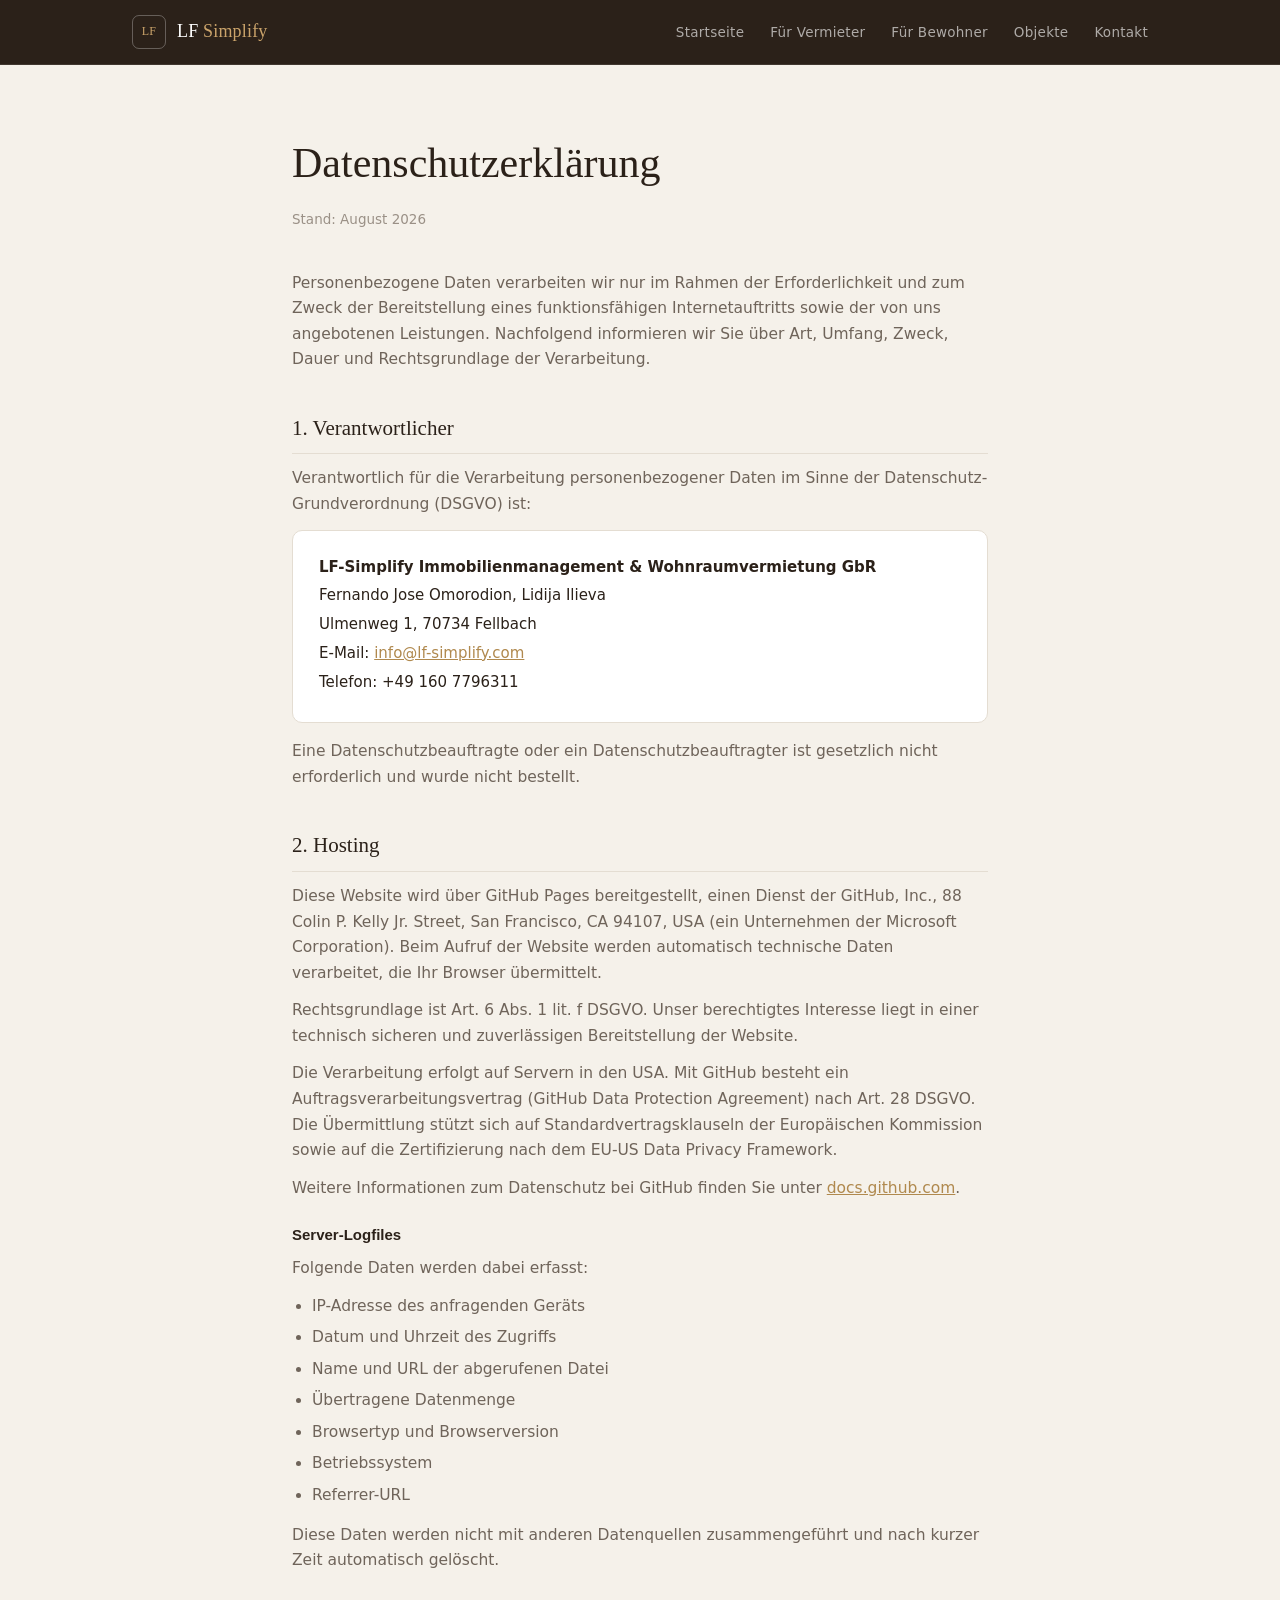
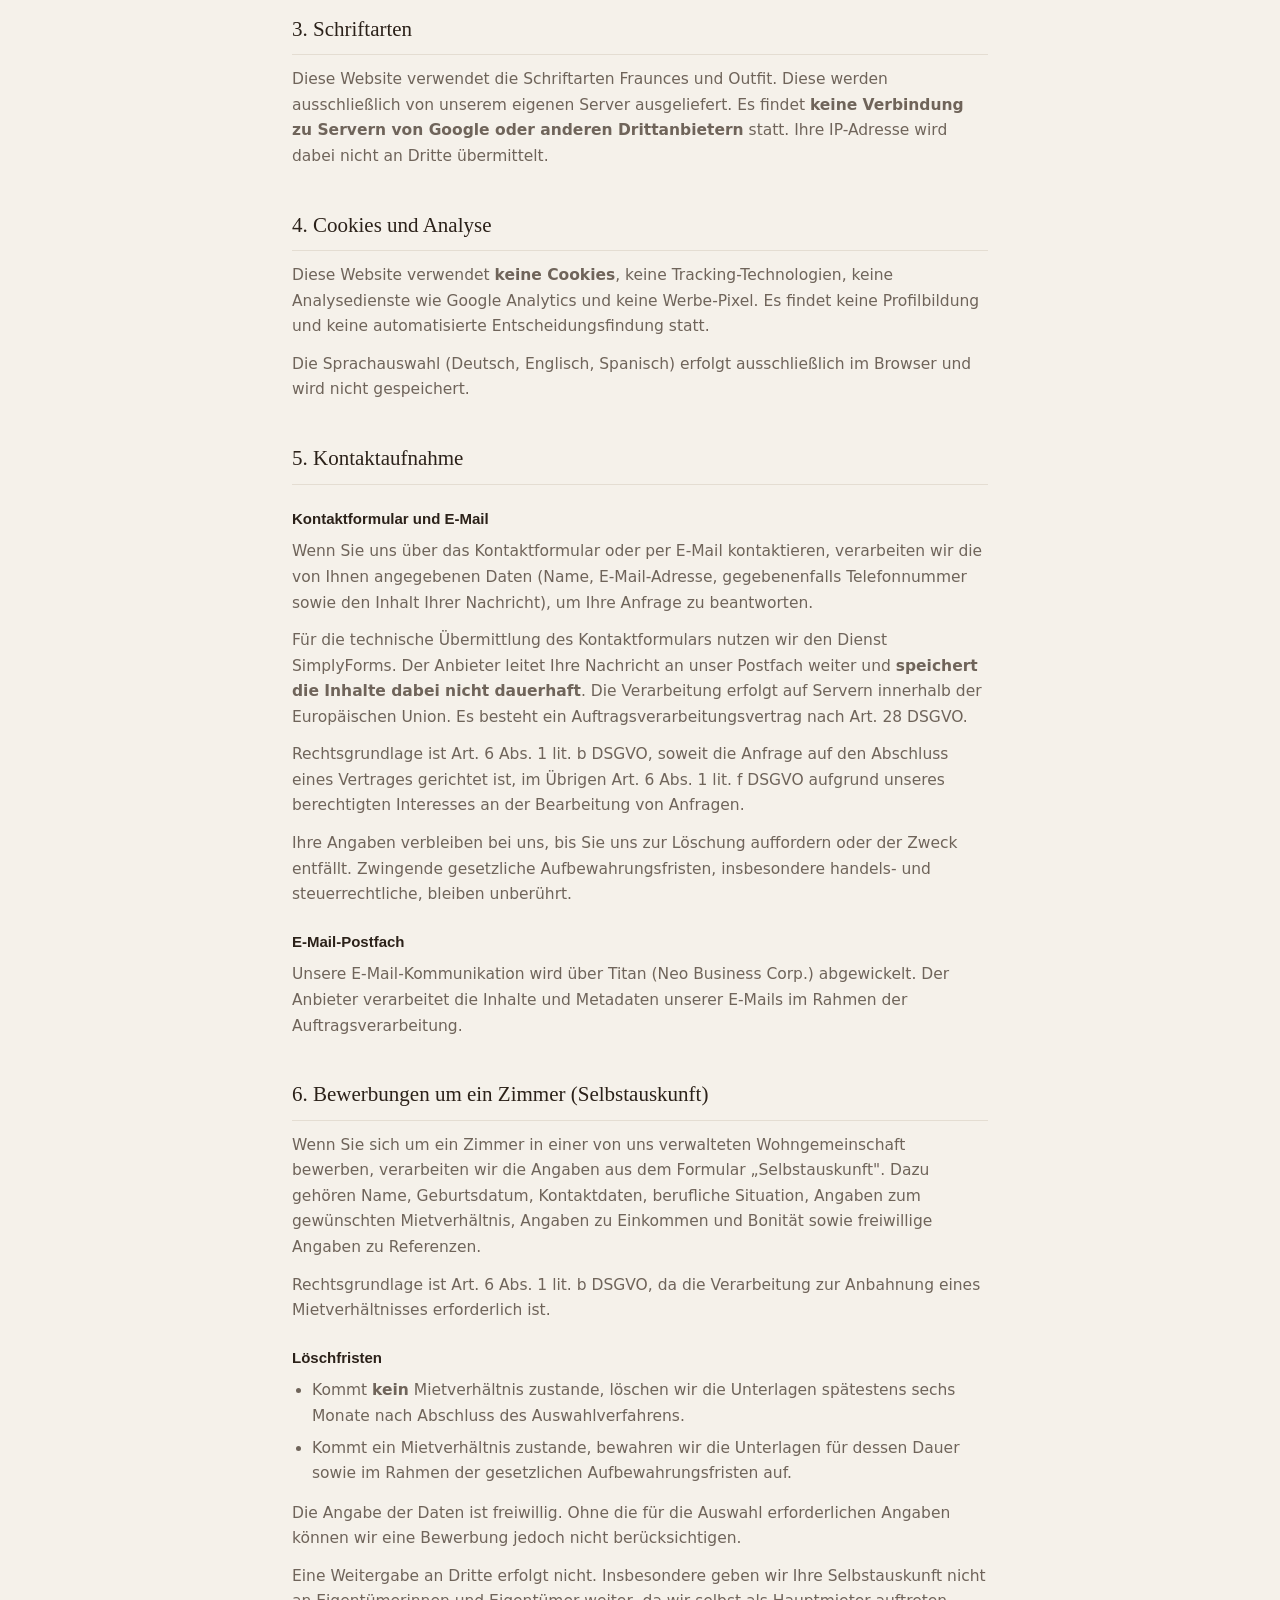
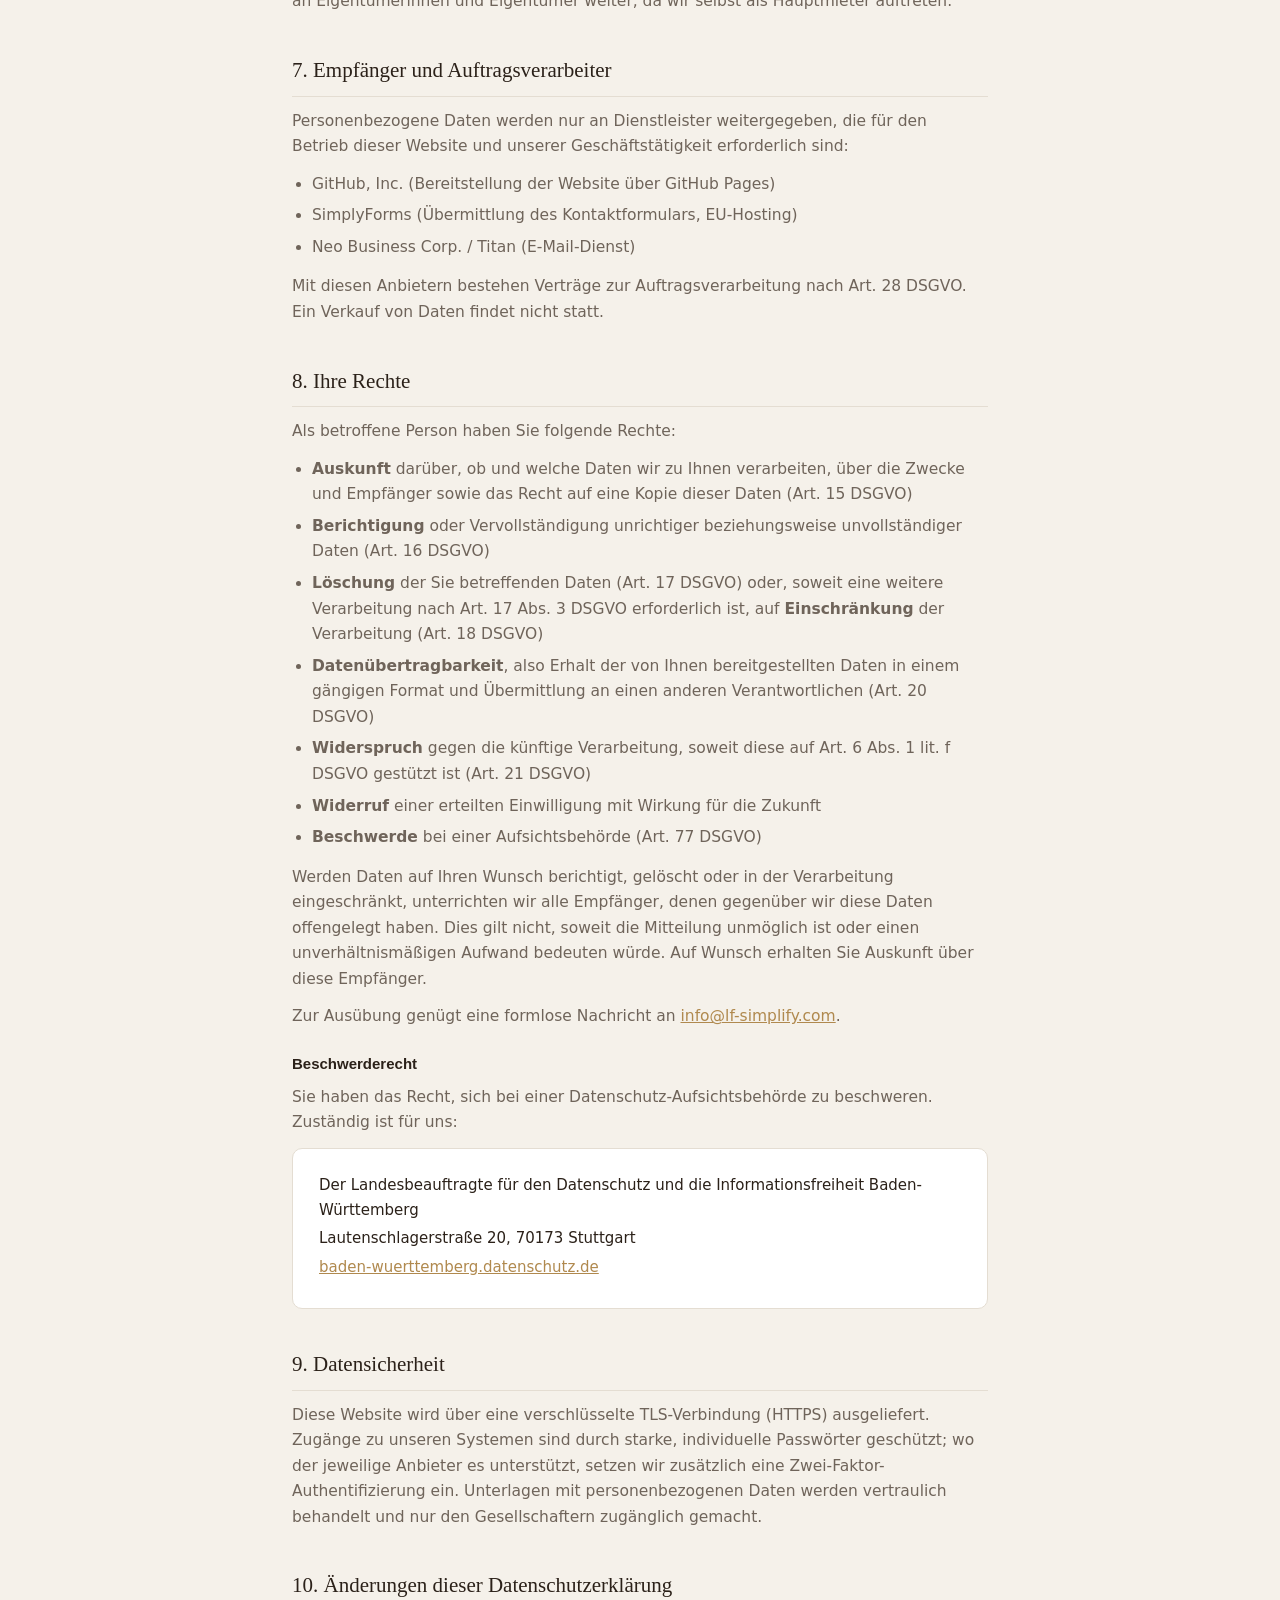
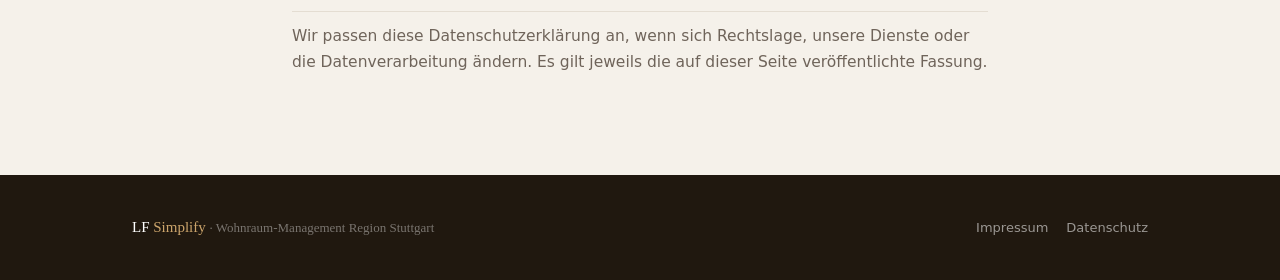
==== datenschutz.html @ 2590fa64 "Add files via upload" ====
<!DOCTYPE html>
<html lang="de">
<head>
<meta charset="UTF-8">
<meta name="viewport" content="width=device-width, initial-scale=1.0">
<title>Datenschutzerklärung — LF Simplify</title>
<meta name="description" content="Informationen zur Verarbeitung personenbezogener Daten bei LF Simplify.">
<meta name="robots" content="noindex">
<link rel="stylesheet" href="styles.css">
</head>
<body>

<header class="nav">
  <div class="nav-inner">
    <a class="brand" href="index.html">
      <span class="brand-mark">LF</span>
      <span class="brand-name">LF <span>Simplify</span></span>
    </a>
    <button class="nav-toggle" id="navToggle" aria-label="Menü"><span></span><span></span><span></span></button>
    <nav class="nav-links" id="navLinks">
      <a href="index.html">Startseite</a>
      <a href="vermieter.html">Für Vermieter</a>
      <a href="mieter.html">Für Bewohner</a>
      <a href="objekte.html">Objekte</a>
      <a href="index.html#kontakt">Kontakt</a>
    </nav>
  </div>
</header>

<main class="legal">
  <h1>Datenschutzerklärung</h1>
  <div class="updated">Stand: August 2026</div>

  <p>Personenbezogene Daten verarbeiten wir nur im Rahmen der Erforderlichkeit und zum Zweck der
     Bereitstellung eines funktionsfähigen Internetauftritts sowie der von uns angebotenen
     Leistungen. Nachfolgend informieren wir Sie über Art, Umfang, Zweck, Dauer und Rechtsgrundlage
     der Verarbeitung.</p>

  <h2>1. Verantwortlicher</h2>
  <p>Verantwortlich für die Verarbeitung personenbezogener Daten im Sinne der
     Datenschutz-Grundverordnung (DSGVO) ist:</p>
  <div class="block">
    <p><strong>LF-Simplify Immobilienmanagement &amp; Wohnraumvermietung GbR</strong></p>
    <p>Fernando Jose Omorodion, Lidija Ilieva</p>
    <p>Ulmenweg 1, 70734 Fellbach</p>
    <p>E-Mail: <a href="mailto:info@lf-simplify.com">info@lf-simplify.com</a></p>
    <p>Telefon: +49 160 7796311</p>
  </div>
  <p>Eine Datenschutzbeauftragte oder ein Datenschutzbeauftragter ist gesetzlich nicht erforderlich
     und wurde nicht bestellt.</p>

  <h2>2. Hosting</h2>
  <p>Diese Website wird über GitHub Pages bereitgestellt, einen Dienst der GitHub, Inc.,
     88 Colin P. Kelly Jr. Street, San Francisco, CA 94107, USA (ein Unternehmen der
     Microsoft Corporation). Beim Aufruf der Website werden automatisch technische Daten
     verarbeitet, die Ihr Browser übermittelt.</p>
  <p>Rechtsgrundlage ist Art. 6 Abs. 1 lit. f DSGVO. Unser berechtigtes Interesse liegt in einer
     technisch sicheren und zuverlässigen Bereitstellung der Website.</p>
  <p>Die Verarbeitung erfolgt auf Servern in den USA. Mit GitHub besteht ein
     Auftragsverarbeitungsvertrag (GitHub Data Protection Agreement) nach Art. 28 DSGVO. Die
     Übermittlung stützt sich auf Standardvertragsklauseln der Europäischen Kommission sowie auf
     die Zertifizierung nach dem EU-US Data Privacy Framework.</p>
  <p>Weitere Informationen zum Datenschutz bei GitHub finden Sie unter
     <a href="https://docs.github.com/site-policy/privacy-policies/github-general-privacy-statement" target="_blank" rel="noopener">docs.github.com</a>.</p>

  <h3>Server-Logfiles</h3>
  <p>Folgende Daten werden dabei erfasst:</p>
  <ul>
    <li>IP-Adresse des anfragenden Geräts</li>
    <li>Datum und Uhrzeit des Zugriffs</li>
    <li>Name und URL der abgerufenen Datei</li>
    <li>Übertragene Datenmenge</li>
    <li>Browsertyp und Browserversion</li>
    <li>Betriebssystem</li>
    <li>Referrer-URL</li>
  </ul>
  <p>Diese Daten werden nicht mit anderen Datenquellen zusammengeführt und nach kurzer Zeit
     automatisch gelöscht.</p>

  <h2>3. Schriftarten</h2>
  <p>Diese Website verwendet die Schriftarten Fraunces und Outfit. Diese werden ausschließlich von
     unserem eigenen Server ausgeliefert. Es findet <strong>keine Verbindung zu Servern von Google
     oder anderen Drittanbietern</strong> statt. Ihre IP-Adresse wird dabei nicht an Dritte
     übermittelt.</p>

  <h2>4. Cookies und Analyse</h2>
  <p>Diese Website verwendet <strong>keine Cookies</strong>, keine Tracking-Technologien, keine
     Analysedienste wie Google Analytics und keine Werbe-Pixel. Es findet keine Profilbildung und
     keine automatisierte Entscheidungsfindung statt.</p>
  <p>Die Sprachauswahl (Deutsch, Englisch, Spanisch) erfolgt ausschließlich im Browser und wird
     nicht gespeichert.</p>

  <h2>5. Kontaktaufnahme</h2>
  <h3>Kontaktformular und E-Mail</h3>
  <p>Wenn Sie uns über das Kontaktformular oder per E-Mail kontaktieren, verarbeiten wir die von
     Ihnen angegebenen Daten (Name, E-Mail-Adresse, gegebenenfalls Telefonnummer sowie den Inhalt
     Ihrer Nachricht), um Ihre Anfrage zu beantworten.</p>
  <p>Für die technische Übermittlung des Kontaktformulars nutzen wir den Dienst SimplyForms. Der
     Anbieter leitet Ihre Nachricht an unser Postfach weiter und <strong>speichert die Inhalte
     dabei nicht dauerhaft</strong>. Die Verarbeitung erfolgt auf Servern innerhalb der
     Europäischen Union. Es besteht ein Auftragsverarbeitungsvertrag nach Art. 28 DSGVO.</p>
  <p>Rechtsgrundlage ist Art. 6 Abs. 1 lit. b DSGVO, soweit die Anfrage auf den Abschluss eines
     Vertrages gerichtet ist, im Übrigen Art. 6 Abs. 1 lit. f DSGVO aufgrund unseres berechtigten
     Interesses an der Bearbeitung von Anfragen.</p>
  <p>Ihre Angaben verbleiben bei uns, bis Sie uns zur Löschung auffordern oder der Zweck entfällt.
     Zwingende gesetzliche Aufbewahrungsfristen, insbesondere handels- und steuerrechtliche,
     bleiben unberührt.</p>

  <h3>E-Mail-Postfach</h3>
  <p>Unsere E-Mail-Kommunikation wird über Titan (Neo Business Corp.) abgewickelt. Der Anbieter
     verarbeitet die Inhalte und Metadaten unserer E-Mails im Rahmen der Auftragsverarbeitung.</p>

  <h2>6. Bewerbungen um ein Zimmer (Selbstauskunft)</h2>
  <p>Wenn Sie sich um ein Zimmer in einer von uns verwalteten Wohngemeinschaft bewerben,
     verarbeiten wir die Angaben aus dem Formular „Selbstauskunft". Dazu gehören Name,
     Geburtsdatum, Kontaktdaten, berufliche Situation, Angaben zum gewünschten Mietverhältnis,
     Angaben zu Einkommen und Bonität sowie freiwillige Angaben zu Referenzen.</p>
  <p>Rechtsgrundlage ist Art. 6 Abs. 1 lit. b DSGVO, da die Verarbeitung zur Anbahnung eines
     Mietverhältnisses erforderlich ist.</p>

  <h3>Löschfristen</h3>
  <ul>
    <li>Kommt <strong>kein</strong> Mietverhältnis zustande, löschen wir die Unterlagen spätestens
        sechs Monate nach Abschluss des Auswahlverfahrens.</li>
    <li>Kommt ein Mietverhältnis zustande, bewahren wir die Unterlagen für dessen Dauer sowie im
        Rahmen der gesetzlichen Aufbewahrungsfristen auf.</li>
  </ul>
  <p>Die Angabe der Daten ist freiwillig. Ohne die für die Auswahl erforderlichen Angaben können wir
     eine Bewerbung jedoch nicht berücksichtigen.</p>
  <p>Eine Weitergabe an Dritte erfolgt nicht. Insbesondere geben wir Ihre Selbstauskunft nicht an
     Eigentümerinnen und Eigentümer weiter, da wir selbst als Hauptmieter auftreten.</p>

  <h2>7. Empfänger und Auftragsverarbeiter</h2>
  <p>Personenbezogene Daten werden nur an Dienstleister weitergegeben, die für den Betrieb dieser
     Website und unserer Geschäftstätigkeit erforderlich sind:</p>
  <ul>
    <li>GitHub, Inc. (Bereitstellung der Website über GitHub Pages)</li>
    <li>SimplyForms (Übermittlung des Kontaktformulars, EU-Hosting)</li>
    <li>Neo Business Corp. / Titan (E-Mail-Dienst)</li>
  </ul>
  <p>Mit diesen Anbietern bestehen Verträge zur Auftragsverarbeitung nach Art. 28 DSGVO.
     Ein Verkauf von Daten findet nicht statt.</p>

  <h2>8. Ihre Rechte</h2>
  <p>Als betroffene Person haben Sie folgende Rechte:</p>
  <ul>
    <li><strong>Auskunft</strong> darüber, ob und welche Daten wir zu Ihnen verarbeiten, über die
        Zwecke und Empfänger sowie das Recht auf eine Kopie dieser Daten (Art. 15 DSGVO)</li>
    <li><strong>Berichtigung</strong> oder Vervollständigung unrichtiger beziehungsweise
        unvollständiger Daten (Art. 16 DSGVO)</li>
    <li><strong>Löschung</strong> der Sie betreffenden Daten (Art. 17 DSGVO) oder, soweit eine
        weitere Verarbeitung nach Art. 17 Abs. 3 DSGVO erforderlich ist, auf
        <strong>Einschränkung</strong> der Verarbeitung (Art. 18 DSGVO)</li>
    <li><strong>Datenübertragbarkeit</strong>, also Erhalt der von Ihnen bereitgestellten Daten in
        einem gängigen Format und Übermittlung an einen anderen Verantwortlichen (Art. 20 DSGVO)</li>
    <li><strong>Widerspruch</strong> gegen die künftige Verarbeitung, soweit diese auf Art. 6 Abs. 1
        lit. f DSGVO gestützt ist (Art. 21 DSGVO)</li>
    <li><strong>Widerruf</strong> einer erteilten Einwilligung mit Wirkung für die Zukunft</li>
    <li><strong>Beschwerde</strong> bei einer Aufsichtsbehörde (Art. 77 DSGVO)</li>
  </ul>
  <p>Werden Daten auf Ihren Wunsch berichtigt, gelöscht oder in der Verarbeitung eingeschränkt,
     unterrichten wir alle Empfänger, denen gegenüber wir diese Daten offengelegt haben. Dies gilt
     nicht, soweit die Mitteilung unmöglich ist oder einen unverhältnismäßigen Aufwand bedeuten
     würde. Auf Wunsch erhalten Sie Auskunft über diese Empfänger.</p>
  <p>Zur Ausübung genügt eine formlose Nachricht an
     <a href="mailto:info@lf-simplify.com">info@lf-simplify.com</a>.</p>

  <h3>Beschwerderecht</h3>
  <p>Sie haben das Recht, sich bei einer Datenschutz-Aufsichtsbehörde zu beschweren. Zuständig ist
     für uns:</p>
  <div class="block">
    <p>Der Landesbeauftragte für den Datenschutz und die Informationsfreiheit Baden-Württemberg</p>
    <p>Lautenschlagerstraße 20, 70173 Stuttgart</p>
    <p><a href="https://www.baden-wuerttemberg.datenschutz.de" target="_blank" rel="noopener">baden-wuerttemberg.datenschutz.de</a></p>
  </div>

  <h2>9. Datensicherheit</h2>
  <p>Diese Website wird über eine verschlüsselte TLS-Verbindung (HTTPS) ausgeliefert. Zugänge zu
     unseren Systemen sind durch starke, individuelle Passwörter geschützt; wo der jeweilige
     Anbieter es unterstützt, setzen wir zusätzlich eine Zwei-Faktor-Authentifizierung ein.
     Unterlagen mit personenbezogenen Daten werden vertraulich behandelt und nur den
     Gesellschaftern zugänglich gemacht.</p>

  <h2>10. Änderungen dieser Datenschutzerklärung</h2>
  <p>Wir passen diese Datenschutzerklärung an, wenn sich Rechtslage, unsere Dienste oder die
     Datenverarbeitung ändern. Es gilt jeweils die auf dieser Seite veröffentlichte Fassung.</p>
</main>

<footer class="footer">
  <div class="footer-inner">
    <div class="footer-brand">LF <span>Simplify</span> <small style="color:rgba(255,255,255,.4)">· Wohnraum-Management Region Stuttgart</small></div>
    <div class="footer-links">
      <a href="impressum.html">Impressum</a>
      <a href="datenschutz.html">Datenschutz</a>
    </div>
  </div>
</footer>

<script>
document.getElementById('navToggle').addEventListener('click',()=>{
  document.getElementById('navLinks').classList.toggle('open');
});
</script>
</body>
</html>
---- styles.css ----
/* ============================================================
   LF SIMPLIFY — shared design system
   Palette & type taken from the Wohnkonzept concept deck.
   This one file styles every page. Edit here once, changes
   apply everywhere it's linked with <link href="styles.css">.
   ============================================================ */

/* --- Schriften lokal eingebunden (kein Google-CDN, DSGVO-konform) --- */
@font-face{
  font-family:'Fraunces';
  src:url('fonts/Fraunces.woff2') format('woff2');
  font-weight:300 700;
  font-style:normal;
  font-display:swap;
}
@font-face{
  font-family:'Fraunces';
  src:url('fonts/Fraunces-Italic.woff2') format('woff2');
  font-weight:300 700;
  font-style:italic;
  font-display:swap;
}
@font-face{
  font-family:'Outfit';
  src:url('fonts/Outfit.woff2') format('woff2');
  font-weight:300 700;
  font-style:normal;
  font-display:swap;
}

:root{
  /* --- brand palette (from the deck) --- */
  --espresso:   #2b2119;   /* deep warm brown — dark sections */
  --espresso-2: #362a20;   /* grid squares / cards on dark */
  --espresso-3: #40331f;   /* hover on dark */
  --gold:       #b0894e;   /* primary accent */
  --gold-2:     #cBA46b;   /* lighter gold — text on dark */
  --gold-soft:  #e8dcc4;   /* faint gold wash */
  --cream:      #f5f1ea;   /* main light background */
  --cream-2:    #efe8db;   /* alt light band */
  --white:      #ffffff;
  --ink:        #2b2119;   /* dark text on light */
  --muted:      #6f645a;   /* secondary body text */
  --muted-2:    #9a9086;   /* captions */
  --line:       #e4ddd2;   /* hairlines / card borders */
  --line-dark:  rgba(255,255,255,0.10);

  --wrap: 1080px;
  --radius: 10px;
  --shadow: 0 18px 40px -24px rgba(43,33,25,0.28);
  --shadow-hover: 0 26px 55px -22px rgba(43,33,25,0.40);
}

*,*::before,*::after{box-sizing:border-box;margin:0;padding:0}

html{scroll-behavior:smooth}

body{
  font-family:'Outfit',system-ui,sans-serif;
  background:var(--cream);
  color:var(--ink);
  line-height:1.65;
  overflow-x:hidden;
  -webkit-font-smoothing:antialiased;
}

a{text-decoration:none;color:inherit}
img{max-width:100%;display:block}

/* ---------- shared bits ---------- */
.wrap{max-width:var(--wrap);margin:0 auto;padding:0 32px}

.eyebrow{
  font-size:11px;font-weight:600;letter-spacing:0.18em;text-transform:uppercase;
  color:var(--gold);display:inline-flex;align-items:center;gap:12px;
}
.eyebrow::before{content:'';width:26px;height:1px;background:var(--gold);opacity:0.7}
.eyebrow.center{justify-content:center}

.h-serif{font-family:'Fraunces',Georgia,serif;font-weight:400;letter-spacing:-0.01em;line-height:1.12}
.h-serif em{font-style:italic;color:var(--gold)}

.section{padding:96px 0}
.section-head{max-width:620px;margin-bottom:52px}
.section-head.center{margin-left:auto;margin-right:auto;text-align:center}
.section-title{font-family:'Fraunces',serif;font-weight:400;font-size:clamp(28px,3.6vw,42px);line-height:1.14;margin:18px 0 14px}
.section-sub{color:var(--muted);font-size:16.5px;font-weight:300}

/* ---------- buttons ---------- */
.btn{
  display:inline-flex;align-items:center;gap:9px;cursor:pointer;
  font-family:'Outfit',sans-serif;font-size:14.5px;font-weight:500;letter-spacing:0.01em;
  padding:13px 26px;border-radius:6px;border:1px solid transparent;
  transition:transform .18s ease, background .2s ease, box-shadow .2s ease, color .2s ease;
}
.btn .arw{transition:transform .2s ease}
.btn:hover .arw{transform:translateX(4px)}
.btn-gold{background:var(--gold);color:#fff}
.btn-gold:hover{background:#9c763f;transform:translateY(-1px);box-shadow:0 10px 22px -12px rgba(176,137,78,.8)}
.btn-light{background:#fff;color:var(--espresso)}
.btn-light:hover{background:var(--cream);transform:translateY(-1px)}
.btn-outline{background:transparent;color:var(--espresso);border-color:var(--line)}
.btn-outline:hover{border-color:var(--gold);color:var(--gold)}

/* ---------- nav ---------- */
.nav{
  position:sticky;top:0;z-index:50;background:var(--espresso);
  border-bottom:1px solid var(--line-dark);
}
.nav-inner{
  max-width:var(--wrap);margin:0 auto;padding:0 32px;height:64px;
  display:flex;align-items:center;justify-content:space-between;
}
.brand{display:flex;align-items:center;gap:11px;color:#fff}
.brand-mark{
  width:34px;height:34px;border:1.5px solid rgba(255,255,255,.28);border-radius:7px;
  display:flex;align-items:center;justify-content:center;
  font-family:'Fraunces',serif;font-size:12px;color:var(--gold-2);letter-spacing:.02em;
}
.brand-name{font-family:'Fraunces',serif;font-size:18px;font-weight:400;letter-spacing:.01em}
.brand-name span{color:var(--gold-2)}

.nav-links{display:flex;align-items:center;gap:26px}
.nav-links a{
  color:rgba(255,255,255,.62);font-size:13.5px;font-weight:300;letter-spacing:.02em;
  transition:color .2s;position:relative;padding:4px 0;
}
.nav-links a:hover,.nav-links a.current{color:#fff}
.nav-links a.current::after{
  content:'';position:absolute;left:0;right:0;bottom:-2px;height:1.5px;background:var(--gold);
}
.nav-sep{width:1px;height:18px;background:var(--line-dark)}

.langs{display:flex;align-items:center;gap:4px}
.lang{
  background:none;border:1px solid transparent;cursor:pointer;
  color:rgba(255,255,255,.5);font-family:'Outfit',sans-serif;
  font-size:12px;font-weight:500;letter-spacing:.04em;
  padding:4px 8px;border-radius:5px;transition:all .15s;
}
.lang:hover{color:#fff}
.lang.act{color:var(--espresso);background:var(--gold-2)}

.nav-toggle{display:none;background:none;border:none;cursor:pointer;padding:8px;flex-direction:column;gap:5px}
.nav-toggle span{width:22px;height:2px;background:#fff;border-radius:2px;transition:.25s}

/* ---------- hero ---------- */
.hero{background:var(--espresso);color:#fff;position:relative;overflow:hidden}
.hero-inner{
  max-width:var(--wrap);margin:0 auto;padding:104px 32px 96px;
  display:grid;grid-template-columns:1.15fr .85fr;gap:64px;align-items:center;
}
.hero-eye{color:rgba(255,255,255,.45)}
.hero-eye::before{background:rgba(255,255,255,.35)}
.hero h1{font-size:clamp(38px,5.4vw,60px);color:#fff;margin:22px 0 24px}
.hero-p{color:rgba(255,255,255,.62);font-size:16.5px;font-weight:300;max-width:420px;margin-bottom:34px}
.hero-actions{display:flex;flex-wrap:wrap;gap:14px}

/* signature: the grid-of-squares motif from the deck cover */
.grid-motif{display:grid;grid-template-columns:repeat(4,1fr);gap:14px;max-width:300px;margin-left:auto}
.grid-motif i{
  aspect-ratio:1;background:var(--espresso-2);border-radius:5px;
  opacity:0;transform:scale(.85);
  animation:tileIn .5s ease forwards;
}
.grid-motif i.on{background:var(--gold);opacity:1}
@keyframes tileIn{to{opacity:1;transform:scale(1)}}

/* ---------- generic card ---------- */
.card{
  background:var(--white);border:1px solid var(--line);border-radius:var(--radius);
  padding:34px 32px;box-shadow:var(--shadow);
}
.icon-badge{
  width:52px;height:52px;border-radius:50%;background:var(--gold);
  display:flex;align-items:center;justify-content:center;margin-bottom:22px;
  color:#fff;
}
.icon-badge svg{width:24px;height:24px}
.card h3{font-family:'Fraunces',serif;font-weight:500;font-size:20px;margin-bottom:10px}
.card p{color:var(--muted);font-size:15px;font-weight:300}

/* ---------- fork (the two audience cards) ---------- */
.fork{display:grid;grid-template-columns:1fr 1fr;gap:26px}
.fork-card{
  position:relative;overflow:hidden;
  background:var(--white);border:1px solid var(--line);border-radius:14px;
  padding:44px 40px 40px;box-shadow:var(--shadow);
  transition:transform .25s ease, box-shadow .25s ease, border-color .25s;
  display:flex;flex-direction:column;
}
.fork-card:hover{transform:translateY(-4px);box-shadow:var(--shadow-hover);border-color:var(--gold)}
.fork-card::before{
  content:'';position:absolute;top:0;left:0;right:0;height:4px;
  background:var(--gold);transform:scaleX(0);transform-origin:left;transition:transform .3s ease;
}
.fork-card:hover::before{transform:scaleX(1)}
.fork-label{font-size:11px;font-weight:600;letter-spacing:.16em;text-transform:uppercase;color:var(--gold)}
.fork-card h3{font-family:'Fraunces',serif;font-weight:400;font-size:26px;margin:14px 0 12px}
.fork-card p{color:var(--muted);font-size:15.5px;font-weight:300;margin-bottom:26px;flex:1}
.fork-link{display:inline-flex;align-items:center;gap:8px;color:var(--espresso);font-weight:500;font-size:15px}
.fork-link .arw{transition:transform .2s}
.fork-card:hover .fork-link{color:var(--gold)}
.fork-card:hover .fork-link .arw{transform:translateX(4px)}

/* ---------- stat band ---------- */
.stats{display:grid;grid-template-columns:repeat(3,1fr);gap:1px;background:var(--line);border:1px solid var(--line);border-radius:12px;overflow:hidden}
.stat{background:var(--cream);padding:38px 30px;text-align:center}
.stat-num{font-family:'Fraunces',serif;font-weight:400;font-size:40px;color:var(--gold);line-height:1}
.stat-label{font-weight:500;font-size:15px;margin:12px 0 4px}
.stat-note{color:var(--muted);font-size:13.5px;font-weight:300}

/* ---------- contact ---------- */
.contact{background:var(--espresso);color:#fff}
.contact .eyebrow{color:var(--gold-2)}
.contact .eyebrow::before{background:var(--gold-2)}
.contact-grid{display:grid;grid-template-columns:1fr 1fr;gap:60px;align-items:start}
.contact h2{font-family:'Fraunces',serif;font-weight:400;font-size:clamp(28px,3.4vw,40px);color:#fff;margin:16px 0 12px}
.contact-sub{color:rgba(255,255,255,.6);font-weight:300;margin-bottom:38px;max-width:400px}
.cinfo{display:flex;gap:16px;margin-bottom:26px;align-items:flex-start}
.cinfo-ic{
  width:44px;height:44px;flex:none;border-radius:50%;background:var(--espresso-2);
  display:flex;align-items:center;justify-content:center;color:var(--gold-2);
}
.cinfo-ic svg{width:20px;height:20px}
.cinfo-label{font-size:11px;font-weight:600;letter-spacing:.14em;text-transform:uppercase;color:var(--gold-2);margin-bottom:3px}
.cinfo-val{color:#fff;font-weight:300;font-size:15.5px}

/* form */
.form-card{background:var(--white);border-radius:14px;padding:36px 34px;box-shadow:var(--shadow)}
.field{margin-bottom:18px}
.field label{display:block;font-size:12.5px;font-weight:500;color:var(--ink);margin-bottom:7px;letter-spacing:.01em}
.field input,.field textarea{
  width:100%;font-family:'Outfit',sans-serif;font-size:15px;color:var(--ink);
  background:var(--cream);border:1px solid var(--line);border-radius:7px;padding:12px 14px;transition:border-color .2s, background .2s;
}
.field input:focus,.field textarea:focus{outline:none;border-color:var(--gold);background:#fff}
.field textarea{resize:vertical;min-height:110px}
.form-ok{display:none;text-align:center;padding:30px 10px}
.form-ok .ok-ic{width:56px;height:56px;border-radius:50%;background:var(--gold);color:#fff;display:flex;align-items:center;justify-content:center;margin:0 auto 18px}
.form-ok h3{font-family:'Fraunces',serif;font-weight:500;font-size:22px;margin-bottom:8px}
.form-ok p{color:var(--muted);font-weight:300}

/* ---------- footer ---------- */
.footer{background:#20180f;color:rgba(255,255,255,.55);padding:40px 0}
.footer-inner{max-width:var(--wrap);margin:0 auto;padding:0 32px;display:flex;justify-content:space-between;align-items:center;flex-wrap:wrap;gap:14px}
.footer-brand{font-family:'Fraunces',serif;color:#fff;font-size:15px}
.footer-brand span{color:var(--gold-2)}
.footer small{font-size:13px;font-weight:300}
.footer-tag{color:var(--gold-2);font-style:italic;font-family:'Fraunces',serif;font-size:14px}

/* ---------- responsive ---------- */
@media(max-width:860px){
  .nav-links{
    position:absolute;top:64px;left:0;right:0;background:var(--espresso);
    flex-direction:column;align-items:flex-start;gap:0;padding:8px 32px 20px;
    border-bottom:1px solid var(--line-dark);display:none;
  }
  .nav-links.open{display:flex}
  .nav-links a{width:100%;padding:12px 0;border-bottom:1px solid var(--line-dark)}
  .nav-links a.current::after{display:none}
  .nav-sep{display:none}
  .langs{padding-top:12px}
  .nav-toggle{display:flex}
  .hero-inner{grid-template-columns:1fr;gap:44px;padding:72px 32px 68px}
  .grid-motif{margin-left:0;max-width:220px}
  .fork{grid-template-columns:1fr}
  .stats{grid-template-columns:1fr}
  .contact-grid{grid-template-columns:1fr;gap:40px}
  .section{padding:68px 0}
}

@media(prefers-reduced-motion:reduce){
  *{animation-duration:.01ms!important;transition-duration:.01ms!important;scroll-behavior:auto!important}
  .grid-motif i{opacity:1;transform:none}
}

/* ============================================================
   NAVY EXTENSION — the "people" color, from the profile deck.
   Gold = the business (Vermieter side)
   Navy = the people (Über uns, Bewohner side)
   ============================================================ */
:root{
  --navy:    #242f5e;
  --navy-2:  #2d396f;   /* cards on navy */
  --navy-3:  #38457f;
  --navy-ink:#25305c;   /* navy as text on light */
}

/* navy section band */
.section-navy{background:var(--navy);color:#fff}
.section-navy .section-title{color:#fff}
.section-navy .section-sub{color:rgba(255,255,255,.62)}
.section-navy .eyebrow{color:var(--gold-2)}
.section-navy .eyebrow::before{background:var(--gold-2)}

/* person cards (Über uns) */
.people{display:grid;grid-template-columns:1fr 1fr;gap:26px}
.person{
  background:var(--navy-2);border:1px solid rgba(255,255,255,.08);
  border-radius:14px;padding:38px 34px;
}
.person-ava{
  width:76px;height:76px;border-radius:50%;
  border:2px solid var(--gold-2);background:var(--navy-3);
  display:flex;align-items:center;justify-content:center;
  font-family:'Fraunces',serif;font-size:28px;color:var(--gold-2);
  margin-bottom:20px;
}
.person h3{font-family:'Fraunces',serif;font-weight:400;font-size:23px;color:#fff;margin-bottom:4px}
.person-role{font-size:12px;font-weight:600;letter-spacing:.14em;text-transform:uppercase;color:var(--gold-2);margin-bottom:16px}
.person p{color:rgba(255,255,255,.68);font-size:15px;font-weight:300;margin-bottom:20px}
.chips{display:flex;flex-wrap:wrap;gap:8px}
.chip{
  background:rgba(255,255,255,.08);border:1px solid rgba(255,255,255,.12);
  color:rgba(255,255,255,.85);font-size:12.5px;font-weight:400;
  padding:5px 13px;border-radius:100px;letter-spacing:.02em;
}

/* navy variant of the fork card (Bewohner path) */
.fork-navy .fork-label{color:var(--navy-ink)}
.fork-navy::before{background:var(--navy)}
.fork-navy:hover{border-color:var(--navy)}
.fork-navy:hover .fork-link{color:var(--navy-ink)}

/* navy buttons */
.btn-navy{background:var(--navy);color:#fff}
.btn-navy:hover{background:var(--navy-3);transform:translateY(-1px);box-shadow:0 10px 22px -12px rgba(36,47,94,.7)}

/* ---------- vermieter page pieces ---------- */
.dark-panel{
  background:var(--espresso);color:#fff;border-radius:14px;
  padding:44px 42px;box-shadow:var(--shadow);
}
.dark-panel h3{font-family:'Fraunces',serif;font-weight:400;font-size:26px;color:#fff;margin-bottom:18px}
.dark-panel p{color:rgba(255,255,255,.66);font-weight:300;font-size:15.5px;margin-bottom:14px}
.dark-panel .tagline{
  border-top:1px solid rgba(255,255,255,.12);padding-top:18px;margin-top:10px;
  font-family:'Fraunces',serif;font-style:italic;color:var(--gold-2);font-size:15px;
}
.split{display:grid;grid-template-columns:1fr 1fr;gap:30px;align-items:start}
.mini-list{display:flex;flex-direction:column;gap:16px}
.mini{
  background:#fff;border:1px solid var(--line);border-radius:11px;
  padding:22px 24px;display:flex;gap:18px;align-items:flex-start;box-shadow:var(--shadow);
}
.mini .icon-badge{width:44px;height:44px;margin:0;flex:none}
.mini .icon-badge svg{width:20px;height:20px}
.mini h4{font-family:'Fraunces',serif;font-weight:500;font-size:17px;margin-bottom:3px}
.mini p{color:var(--muted);font-size:14px;font-weight:300}

.grid-3{display:grid;grid-template-columns:repeat(3,1fr);gap:22px}
.grid-2{display:grid;grid-template-columns:1fr 1fr;gap:22px}

/* numbered process steps (a real sequence) */
.steps{display:grid;grid-template-columns:repeat(4,1fr);gap:20px}
.step{background:#fff;border:1px solid var(--line);border-radius:11px;padding:28px 24px;box-shadow:var(--shadow);position:relative}
.step-num{font-family:'Fraunces',serif;font-size:34px;color:var(--gold-soft);line-height:1;margin-bottom:14px;font-weight:400}
.step h4{font-family:'Fraunces',serif;font-weight:500;font-size:17.5px;margin-bottom:6px}
.step p{color:var(--muted);font-size:14px;font-weight:300}

/* guarantee banner */
.banner{
  background:var(--espresso);color:#fff;border-radius:14px;
  padding:34px 38px;display:flex;gap:24px;align-items:flex-start;box-shadow:var(--shadow);
}
.banner .icon-badge{margin:0;flex:none}
.banner b{color:#fff}
.banner p{color:rgba(255,255,255,.7);font-weight:300;font-size:15.5px}

/* CTA band */
.cta-band{background:var(--espresso);border-radius:16px;padding:56px 48px;text-align:center;color:#fff;box-shadow:var(--shadow)}
.cta-band h2{font-family:'Fraunces',serif;font-weight:400;font-size:clamp(26px,3.2vw,36px);color:#fff;margin:14px 0 12px}
.cta-band p{color:rgba(255,255,255,.62);font-weight:300;max-width:460px;margin:0 auto 30px}

/* page hero (subpages, shorter than home) */
.page-hero{background:var(--espresso);color:#fff}
.page-hero-inner{max-width:var(--wrap);margin:0 auto;padding:84px 32px 76px}
.page-hero h1{font-size:clamp(34px,4.6vw,52px);color:#fff;margin:20px 0 18px;max-width:720px}
.page-hero .lead{color:rgba(255,255,255,.62);font-weight:300;font-size:16.5px;max-width:520px;margin-bottom:32px}
.page-hero.navy{background:var(--navy)}

/* coming-soon layout */
.soon{min-height:calc(100vh - 64px - 106px);display:flex;align-items:center;text-align:center}
.soon-inner{max-width:640px;margin:0 auto;padding:80px 32px}
.soon .grid-motif{margin:0 auto 38px;max-width:190px;gap:10px}
.soon h1{font-size:clamp(34px,5vw,52px);margin:18px 0 16px}
.soon p{color:var(--muted);font-weight:300;font-size:16.5px;margin-bottom:34px}
.soon-actions{display:flex;gap:14px;justify-content:center;flex-wrap:wrap}
.soon.on-navy{background:var(--navy);color:#fff}
.soon.on-navy h1{color:#fff}
.soon.on-navy p{color:rgba(255,255,255,.62)}
.soon.on-navy .grid-motif i{background:var(--navy-2)}
.soon.on-navy .grid-motif i.on{background:var(--gold-2)}

@media(max-width:860px){
  .people,.split,.grid-3,.grid-2{grid-template-columns:1fr}
  .steps{grid-template-columns:1fr 1fr}
  .cta-band{padding:44px 28px}
}
@media(max-width:540px){
  .steps{grid-template-columns:1fr}
  .banner{flex-direction:column}
}
/* ---------- Rechtstexte ---------- */
.legal{max-width:760px;margin:0 auto;padding:64px 32px 88px}
.legal h1{font-family:'Fraunces',serif;font-weight:400;font-size:clamp(30px,4vw,42px);margin-bottom:10px}
.legal .updated{color:var(--muted-2);font-size:13.5px;margin-bottom:40px}
.legal h2{font-family:'Fraunces',serif;font-weight:500;font-size:21px;margin:38px 0 12px;padding-bottom:8px;border-bottom:1px solid var(--line)}
.legal h3{font-family:'Outfit',sans-serif;font-weight:600;font-size:15px;margin:22px 0 8px;color:var(--ink)}
.legal p{color:var(--muted);font-size:15.5px;font-weight:300;margin-bottom:12px}
.legal ul{margin:0 0 14px 20px}
.legal li{color:var(--muted);font-size:15.5px;font-weight:300;margin-bottom:6px}
.legal a{color:var(--gold);text-decoration:underline}
.legal a:hover{color:var(--espresso)}
.legal .block{background:var(--white);border:1px solid var(--line);border-radius:10px;padding:24px 26px;margin-bottom:16px}
.legal .block p{margin-bottom:4px;color:var(--ink);font-weight:400;font-size:15px}
.legal .block .lbl{font-size:11px;font-weight:600;letter-spacing:.14em;text-transform:uppercase;color:var(--gold);margin-bottom:8px}
.legal .todo{background:#fff8e6;border:1px solid #e8c97a;border-radius:8px;padding:14px 18px;margin-bottom:16px;font-size:14px;color:#6b5420}
.footer-links{display:flex;gap:18px;flex-wrap:wrap}
.footer-links a{color:rgba(255,255,255,.55);font-size:13px;transition:color .2s}
.footer-links a:hover{color:#fff}
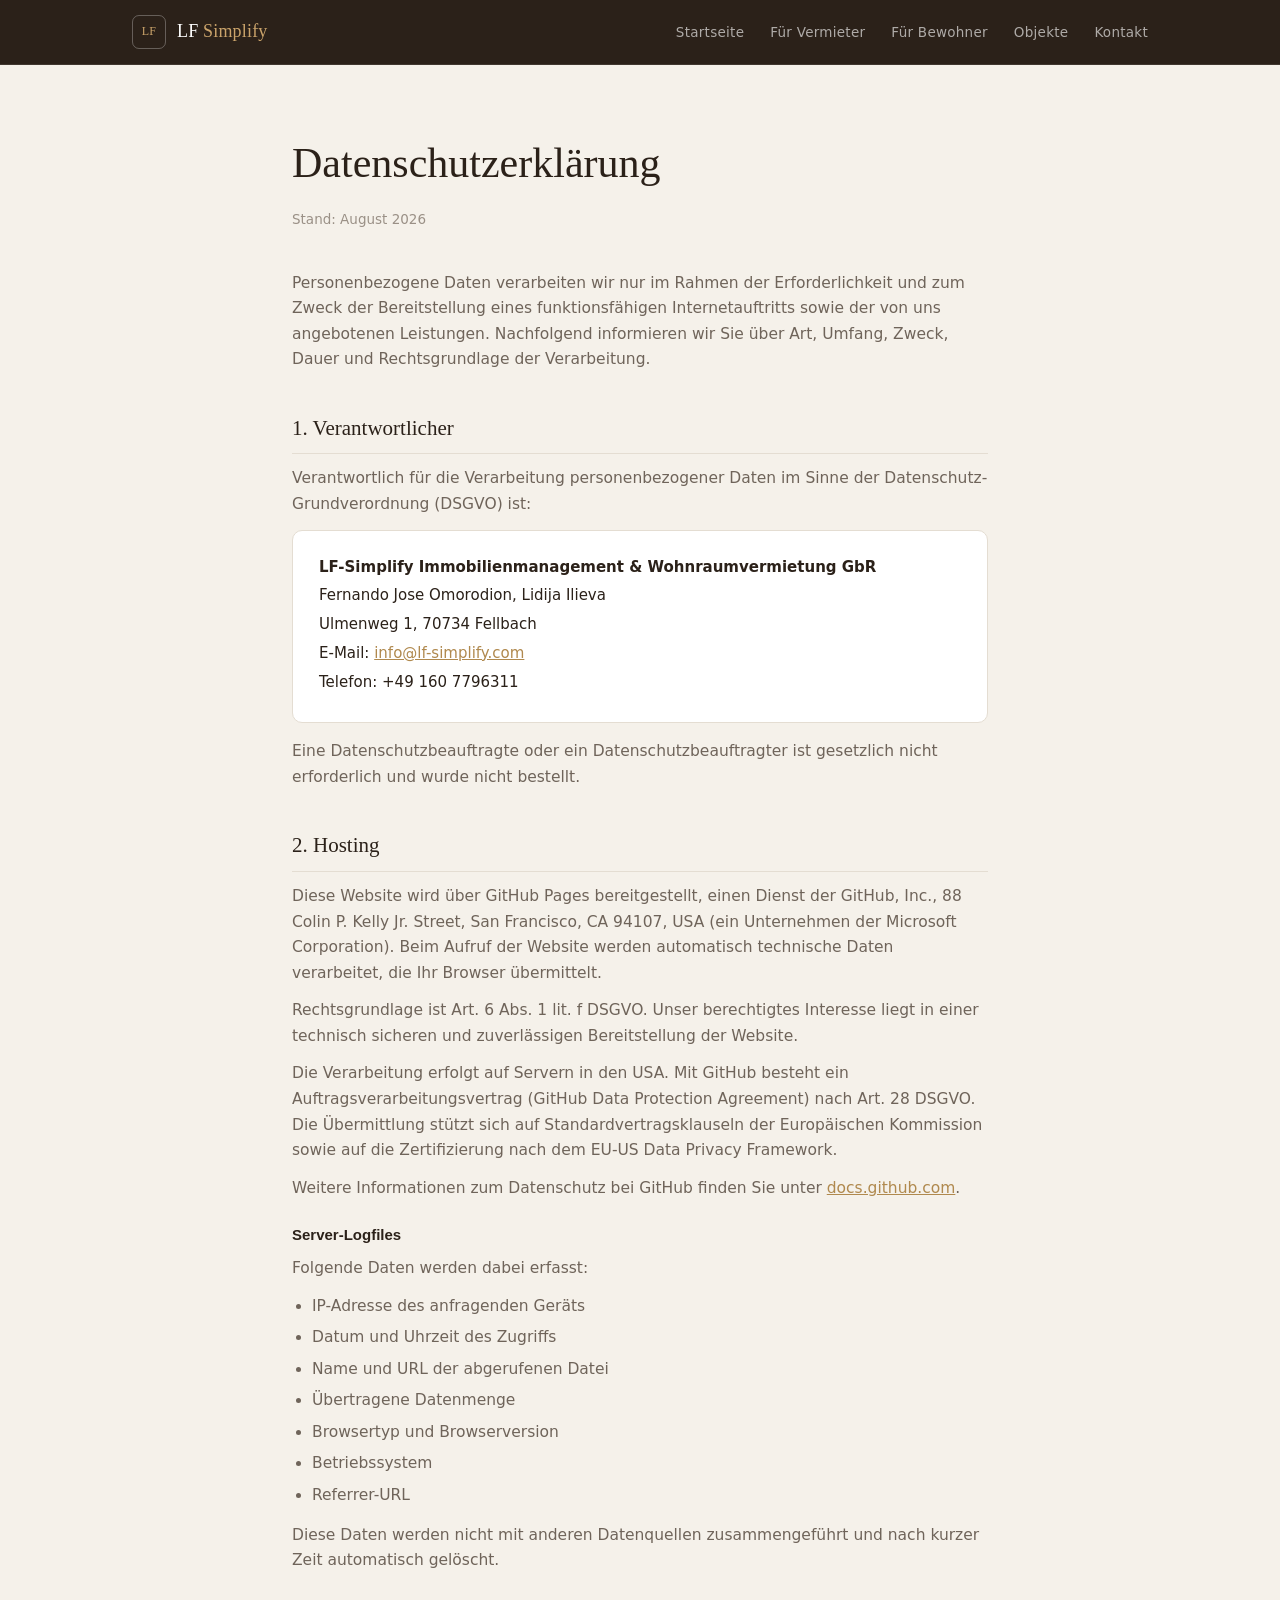
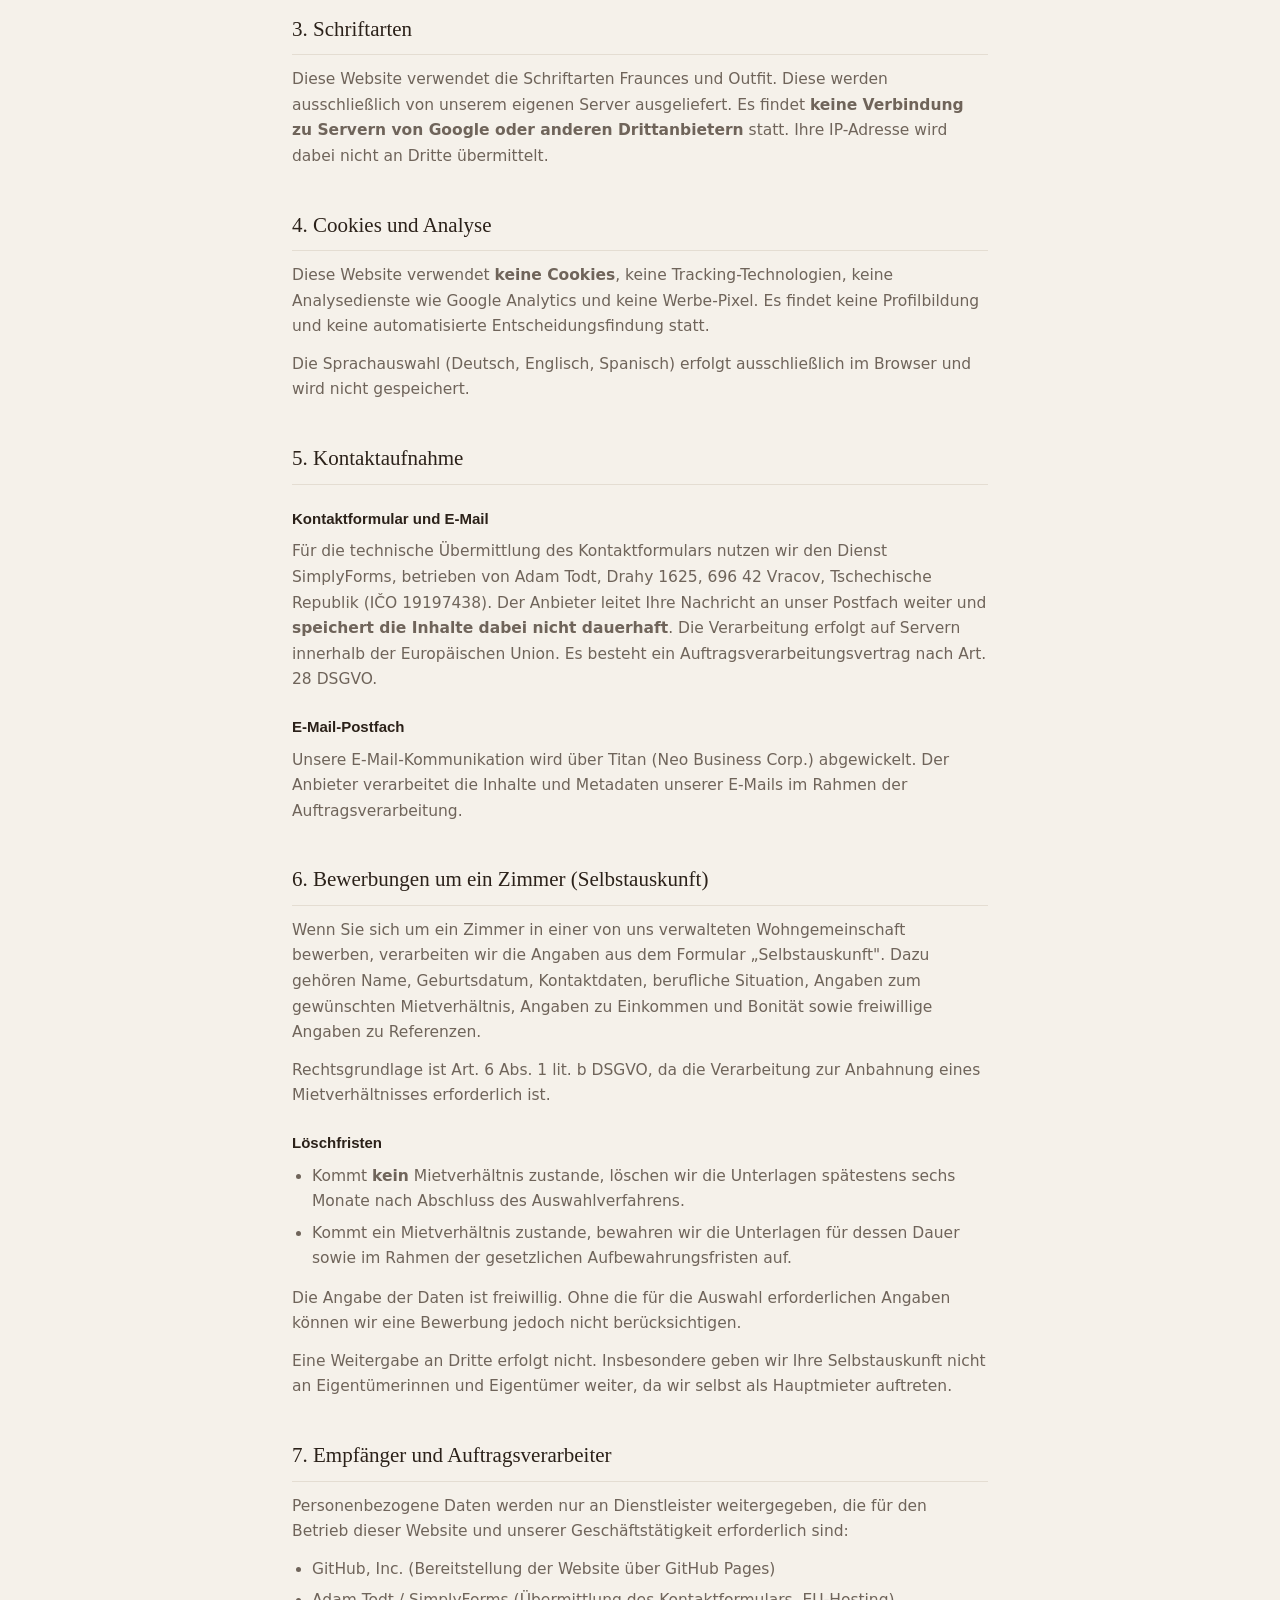
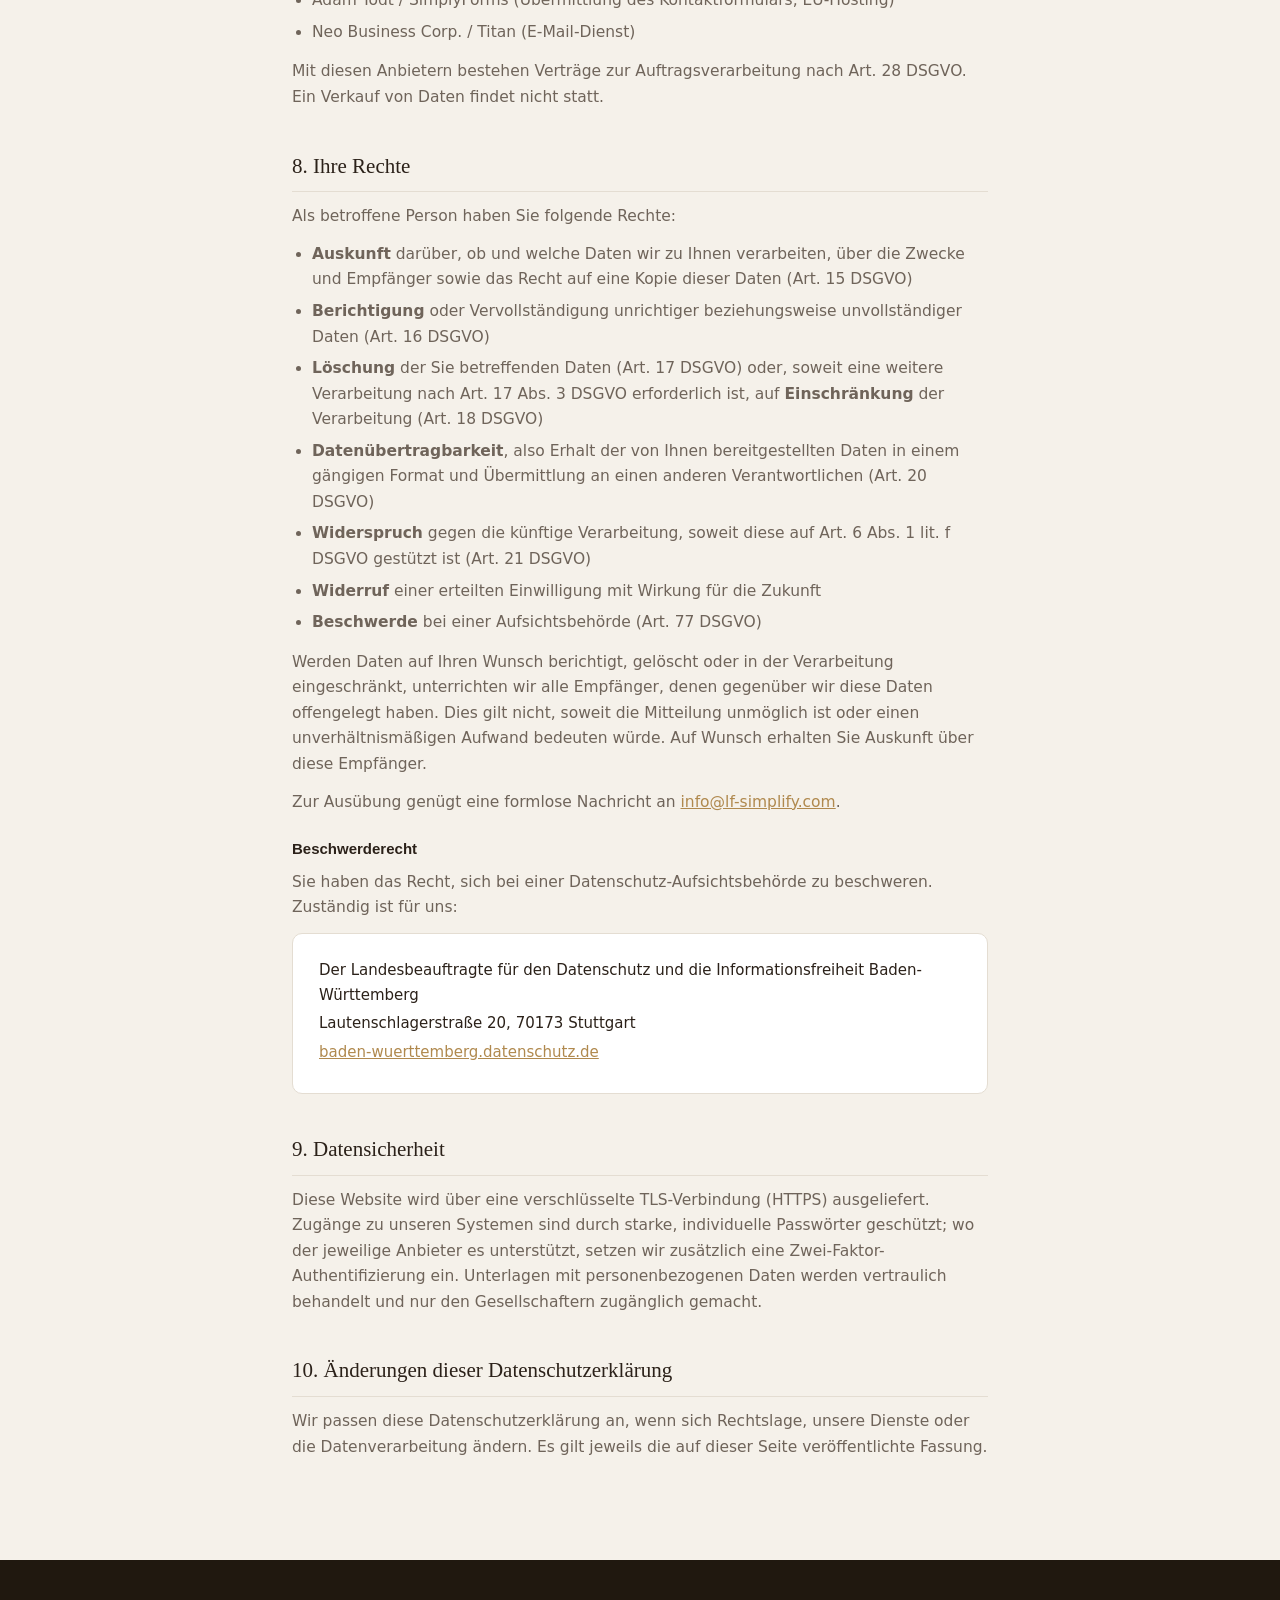
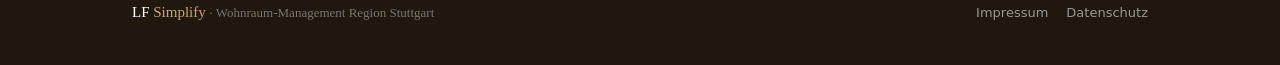
==== commit 94702b77: "Revise contact details for SimplyForms service Updated contact information for SimplyForms and added" ====
--- a/datenschutz.html
+++ b/datenschutz.html
@@ -92,19 +92,12 @@
 
   <h2>5. Kontaktaufnahme</h2>
   <h3>Kontaktformular und E-Mail</h3>
-  <p>Wenn Sie uns über das Kontaktformular oder per E-Mail kontaktieren, verarbeiten wir die von
-     Ihnen angegebenen Daten (Name, E-Mail-Adresse, gegebenenfalls Telefonnummer sowie den Inhalt
-     Ihrer Nachricht), um Ihre Anfrage zu beantworten.</p>
-  <p>Für die technische Übermittlung des Kontaktformulars nutzen wir den Dienst SimplyForms. Der
-     Anbieter leitet Ihre Nachricht an unser Postfach weiter und <strong>speichert die Inhalte
-     dabei nicht dauerhaft</strong>. Die Verarbeitung erfolgt auf Servern innerhalb der
-     Europäischen Union. Es besteht ein Auftragsverarbeitungsvertrag nach Art. 28 DSGVO.</p>
-  <p>Rechtsgrundlage ist Art. 6 Abs. 1 lit. b DSGVO, soweit die Anfrage auf den Abschluss eines
-     Vertrages gerichtet ist, im Übrigen Art. 6 Abs. 1 lit. f DSGVO aufgrund unseres berechtigten
-     Interesses an der Bearbeitung von Anfragen.</p>
-  <p>Ihre Angaben verbleiben bei uns, bis Sie uns zur Löschung auffordern oder der Zweck entfällt.
-     Zwingende gesetzliche Aufbewahrungsfristen, insbesondere handels- und steuerrechtliche,
-     bleiben unberührt.</p>
+ <p>Für die technische Übermittlung des Kontaktformulars nutzen wir den Dienst SimplyForms,
+   betrieben von Adam Todt, Drahy 1625, 696 42 Vracov, Tschechische Republik
+   (IČO 19197438). Der Anbieter leitet Ihre Nachricht an unser Postfach weiter und
+   <strong>speichert die Inhalte dabei nicht dauerhaft</strong>. Die Verarbeitung erfolgt
+   auf Servern innerhalb der Europäischen Union. Es besteht ein
+   Auftragsverarbeitungsvertrag nach Art. 28 DSGVO.</p>
 
   <h3>E-Mail-Postfach</h3>
   <p>Unsere E-Mail-Kommunikation wird über Titan (Neo Business Corp.) abgewickelt. Der Anbieter
@@ -135,7 +128,7 @@
      Website und unserer Geschäftstätigkeit erforderlich sind:</p>
   <ul>
     <li>GitHub, Inc. (Bereitstellung der Website über GitHub Pages)</li>
-    <li>SimplyForms (Übermittlung des Kontaktformulars, EU-Hosting)</li>
+    <li>Adam Todt / SimplyForms (Übermittlung des Kontaktformulars, EU-Hosting)</li>
     <li>Neo Business Corp. / Titan (E-Mail-Dienst)</li>
   </ul>
   <p>Mit diesen Anbietern bestehen Verträge zur Auftragsverarbeitung nach Art. 28 DSGVO.
